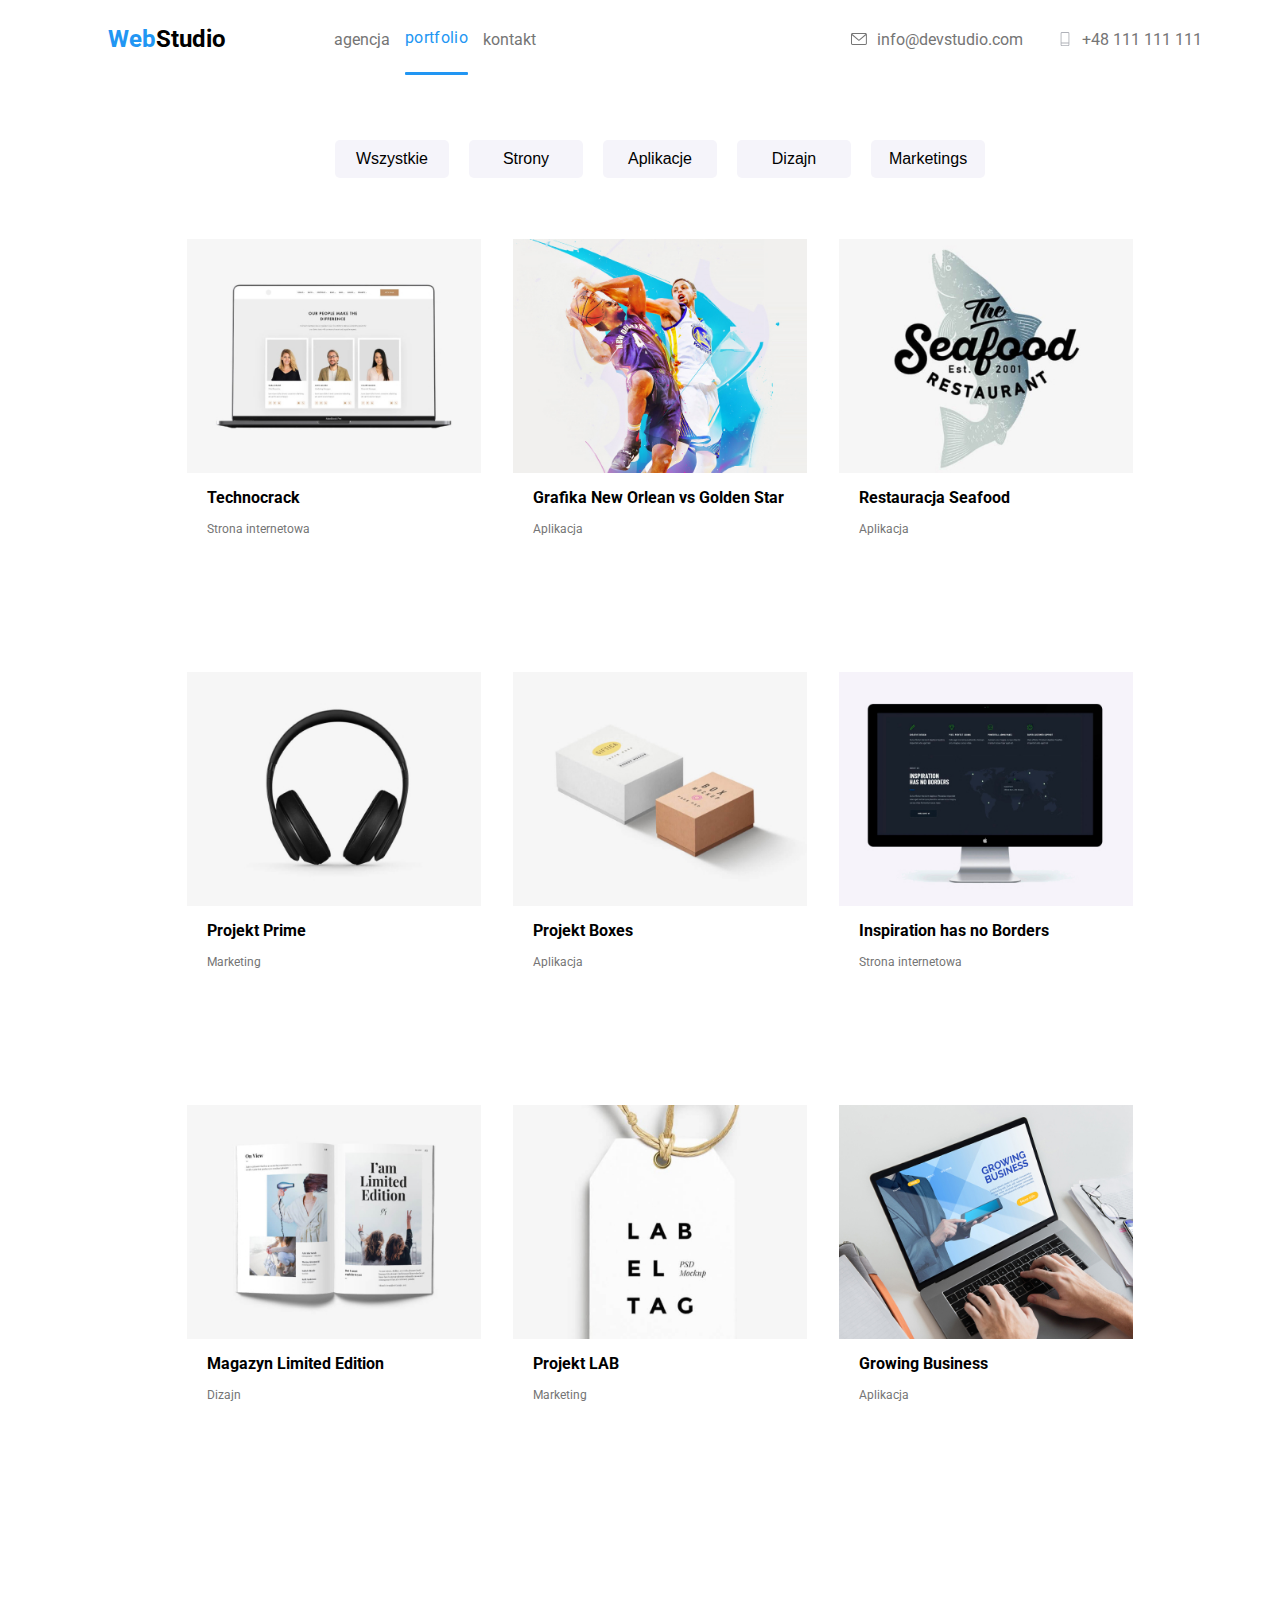
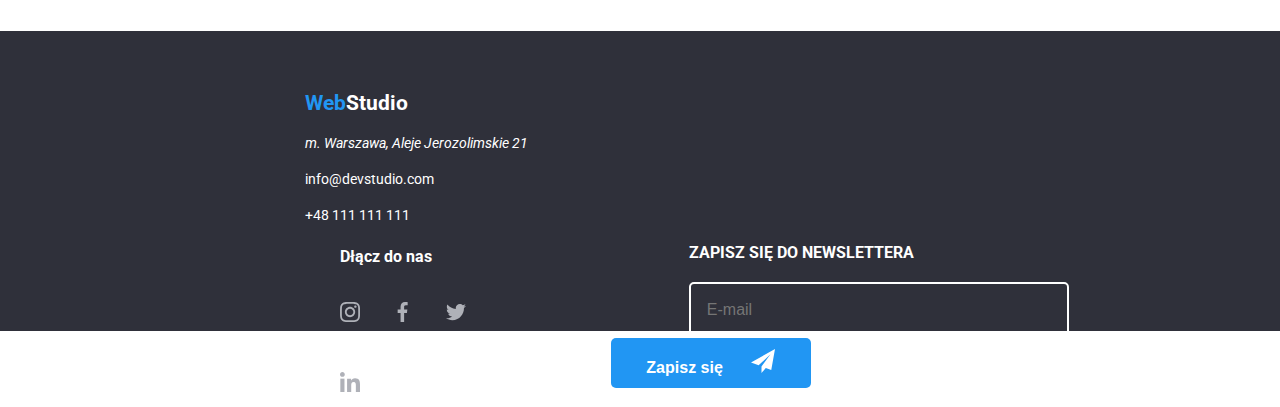
==== portfolio.html @ 36a5ebba "main" ====
<!DOCTYPE html>
<html lang="pl">
<head>
    <meta charset="UTF-8">
    <meta http-equiv="X-UA-Compatible" content="IE=edge">
    <meta name="viewport" content="width=device-width, initial-scale=1.0">
    <title>portfolio</title>

    <link href="./css/styles.css" rel="stylesheet"/>

    <link rel="preconnect" href="https://fonts.googleapis.com">
    <link rel="preconnect" href="https://fonts.gstatic.com" crossorigin>
    <link href="https://fonts.googleapis.com/css2?family=Raleway:wght@700&family=Roboto:wght@400;500;700;900&display=swap" 
          rel="stylesheet"> 
</head>
<body>

    <header class="container header">

        <div class="header__nav">
        <nav>
            <ul class="header__list">
    
            <li><a href="./index.html"><span class="header__item"><span class="header__link">Web</span>Studio</span></a></li>
            <li><a href="./index.html">agencja</a></li>
            <li><a href="./portfolio.html" class="header__active">portfolio</a></li>
            <li><a href="kontakt" >kontakt</a></li>
    
            </ul>
        </nav>
        

        <div class="header-contact">
           <ul class="header-contact__list">
             <li class="header-contact__item">
                <span class="header-contact__link">
                    <svg class="header-contact__email" width="16" height="20">
                        <use href="./svg/symbol-defs.svg#envelope2"></use>
                    </svg>
                    <a href="mailto:info@devstudio.com">info@devstudio.com</a>
            </span>
        </li>
        <li class="header-contact__item">
            <span class="header-contact__link">
                <svg class="header-contact__phone" width="14" height="16">
                    <use href="./svg/symbol-defs.svg#phone"></use>
                </svg>
            <a href="tel:+48111111111">+48 111 111 111</a>
            </span>
        </li>
        </ul>
        </div>
        </div>


    </header>

    <main>

    <section class="container">

        <ul class="buttons__list">

        <li class="button-list__element"><button type="button" class="button__item">Wszystkie</button></li>
        <li class="button-list__element"><button type="button" class="button__item">Strony</button></li>
        <li class="button-list__element"><button type="button" class="button__item">Aplikacje</button></li>
        <li class="button-list__element"><button type="button" class="button__item">Dizajn</button></li>
        <li class="button-list__element"><button type="button" class="button__item">Marketings</button></li>

        </ul>

    </section>

    </main>

    <section class="container section">


        <ul class="portfolio">

        <li class="portfolio__card">

            <div class="portfolio__box">
                <img src="./images/stronainternetowa.jpg" alt="laptop z otwartą stroną internetową" width="294">
              <div class="portfolio__overlay">
                <p> Technocrack jest popularną <br>
                    platformą wykorzystywaną <br> 
                    do rozpowszechniania koronawirusa.<br> 
                    Firmy wykorzystują tę platformę <br> 
                    do celów szpiegowskich i ataków <br>
                    na niezabezpieczone serwery <br>
                    konkurencji.
                </p>
              </div>
              
            </div>
            <div >
              <h2 class="portfolio__heading">Technocrack</h2>
              <p class="portfolio__text">Strona internetowa</p>
            </div>

        </li>

        <li class="portfolio__card">

            <div class="portfolio__box">
                <img src="./images/dizajn.jpg" alt="grafika z koszykarzami" width="294">
              <div class="portfolio__overlay">
                <p> Technocrack jest popularną <br>
                    platformą wykorzystywaną <br> 
                    do rozpowszechniania koronawirusa.<br> 
                    Firmy wykorzystują tę platformę <br> 
                    do celów szpiegowskich i ataków <br>
                    na niezabezpieczone serwery <br>
                    konkurencji.
                </p>
              </div>
              
            </div>
            <div >
              <h2 class="portfolio__heading"> Grafika New Orlean vs Golden Star</h2>
              <p class="portfolio__text">Aplikacja</p>
            </div>

        </li>

        <li class="portfolio__card">

            <div class="portfolio__box">
                <img src="./images/aplikacja.jpg" alt="aplikacja seafood" width="294" >
              <div class="portfolio__overlay">
                <p> Technocrack jest popularną <br>
                    platformą wykorzystywaną <br> 
                    do rozpowszechniania koronawirusa.<br> 
                    Firmy wykorzystują tę platformę <br> 
                    do celów szpiegowskich i ataków <br>
                    na niezabezpieczone serwery <br>
                    konkurencji.
                </p>
              </div>
              
            </div>
            <div>
              <h2 class="portfolio__heading">Restauracja Seafood</h2>
              <p class="portfolio__text">Aplikacja</p>
            </div>

        </li>

        <li class="portfolio__card">

            <div class="portfolio__box">
                <img src="./images/marketing.jpg" alt="słuchawki do słuchania muzyki" width="294">
              <div class="portfolio__overlay">
                <p> Technocrack jest popularną <br>
                    platformą wykorzystywaną <br> 
                    do rozpowszechniania koronawirusa.<br> 
                    Firmy wykorzystują tę platformę <br> 
                    do celów szpiegowskich i ataków <br>
                    na niezabezpieczone serwery <br>
                    konkurencji.
                </p>
              </div>
              
            </div>
            <div>
              <h2 class="portfolio__heading">Projekt Prime</h2>
              <p class="portfolio__text">Marketing</p>
            </div>

        </li>

        <li class="portfolio__card">

            <div class="portfolio__box">
                <img src="./images/aplikacja2.jpg" alt="kartonowe opakowania" width="294">
              <div class="portfolio__overlay">
                <p> Technocrack jest popularną <br>
                    platformą wykorzystywaną <br> 
                    do rozpowszechniania koronawirusa.<br> 
                    Firmy wykorzystują tę platformę <br> 
                    do celów szpiegowskich i ataków <br>
                    na niezabezpieczone serwery <br>
                    konkurencji.
                </p>
              </div>
              
            </div>
            <div>
                <h2 class="portfolio__heading">Projekt Boxes</h2>
                <p class="portfolio__text">Aplikacja</p>
                </div>

        </li>


        <li class="portfolio__card">

            <div class="portfolio__box">
                <img src="./images/stronainternetowa1.jpg" alt="monitor" width="294">
              <div class="portfolio__overlay">
                <p> Technocrack jest popularną <br>
                    platformą wykorzystywaną <br> 
                    do rozpowszechniania koronawirusa.<br> 
                    Firmy wykorzystują tę platformę <br> 
                    do celów szpiegowskich i ataków <br>
                    na niezabezpieczone serwery <br>
                    konkurencji.
                </p>
              </div>
              
            </div>
            <div>
                <h2 class="portfolio__heading">Inspiration has no Borders</h2>
                <p class="portfolio__text">Strona internetowa</p>
                </div>

        </li>

        <li class="portfolio__card">

            <div class="portfolio__box">
                <img src="./images/dizajn2.jpg" alt="czasopismo" width="294">
              <div class="portfolio__overlay">
                <p> Technocrack jest popularną <br>
                    platformą wykorzystywaną <br> 
                    do rozpowszechniania koronawirusa.<br> 
                    Firmy wykorzystują tę platformę <br> 
                    do celów szpiegowskich i ataków <br>
                    na niezabezpieczone serwery <br>
                    konkurencji.
                </p>
              </div>
              
            </div>
            <div>
                <h2 class="portfolio__heading">Magazyn Limited Edition</h2>
                <p class="portfolio__text">Dizajn</p>
                </div>

        </li>

        <li class="portfolio__card">

            <div class="portfolio__box">
                <img src="./images/marketing2.jpg" alt="metka od ubrania" width="294">
              <div class="portfolio__overlay">
                <p> Technocrack jest popularną <br>
                    platformą wykorzystywaną <br> 
                    do rozpowszechniania koronawirusa.<br> 
                    Firmy wykorzystują tę platformę <br> 
                    do celów szpiegowskich i ataków <br>
                    na niezabezpieczone serwery <br>
                    konkurencji.
                </p>
              </div>
              
            </div>
            <div>
                <h2 class="portfolio__heading">Projekt LAB</h2>
                <p class="portfolio__text">Marketing</p>
                </div>

        </li>

        <li class="portfolio__card">

            <div class="portfolio__box">
                <img src="./images/aplikacja3.jpg" alt="laptop" width="294">
              <div class="portfolio__overlay">
                <p> Technocrack jest popularną <br>
                    platformą wykorzystywaną <br> 
                    do rozpowszechniania koronawirusa.<br> 
                    Firmy wykorzystują tę platformę <br> 
                    do celów szpiegowskich i ataków <br>
                    na niezabezpieczone serwery <br>
                    konkurencji.
                </p>
              </div>
              
            </div>
            <div>
                <h2 class="portfolio__heading">Growing Business</h2>
                <p class="portfolio__text">Aplikacja</p>
                </div>

        </li>
        </ul>
    </section>


    <footer class="container footer">

        <section class="footer-page">

        <ul class="footer__list">
            <li class="footer__element">
                <h2><span class="footer__text">Web</span>Studio</h2>
            </li>

            <li class="footer__element">
                <address>m. Warszawa, Aleje Jerozolimskie 21</address>
            </li>

            <li class="footer__element">
                <a class="footer__link" href="mailto:info@devstudio.com">info@devstudio.com</a>
            </li>

            <li class="footer__element">
                <a class="footer__link" href="tel:+48111111111"> +48 111 111 111 </a>
            </li>
        </ul>

        <ul class="footer__join-us">

            <li>
            <h2>
                <span class="join-us">Dłącz do nas</span>
            </h2>

                <div class="footer__social-media">
                    <div class="footer-social-media__circle">
                        <svg class="footer-social-media__icon" width="20" height="20">
                            <use href="./svg/symbol-defs.svg#instagram"></use>
                        </svg>

                    </div>

                    <div class="footer-social-media__circle">
                        <svg class="footer-social-media__icon" width="20" height="20">
                            <use href="./svg/symbol-defs.svg#fb"></use>
                        </svg>
                    </div>
                    <div class="footer-social-media__circle">
                        <svg class="footer-social-media__icon" width="20" height="20">
                            <use href="./svg/symbol-defs.svg#twitter"></use>
                        </svg>
                    </div>
                    <div class="footer-social-media__circle">
                        <svg class="footer-social-media__icon" width="20" height="20">
                            <use href="./svg/symbol-defs.svg#linkedin"></use>
                        </svg>
                    </div>
                </div>
            </li>

            <li class="footer__newsletter newsletter">
            <div>
                <h2 class="footer__newsletter-text">ZAPISZ SIĘ DO NEWSLETTERA</h2>

                <form name="newsletter" autocomplete="off" novalidate> 
                    <input class="footer-input__newsletter" type="email" name="email" placeholder="E-mail"/> 
                    <button type="submit" class="footer__button">Zapisz się
                        <svg class="footer-input__newsletter-icon" width="24" height="24">
                            <use href="./svg/symbol-defs1.svg#icon-send"></use>
                        </svg>
                    </button>
            </div>

            </li>
        
       </ul>

    </section>

        

    </footer>

</body>
</html>
---- css/styles.css ----
:root {
    --white: #ffffff;
    --black: #000000;
    --blue: #2196f3;
    --dark: #212121;
    --darkfooter: #2f303a;
    --grey: #AFB1B8;
    --darkgrey: #757575;
    --whitetrans: #ffffff99;
    --lightgray: #F5F4FA;
  }
body {
    
    font-family: 'Roboto', sans-serif;
    background-color: var(--white);
}

* {
    margin: 0;
}

ul { 
    list-style: none;
}

.section {
    padding-bottom: 94px;
}


.container {
    width: 1200px;
    margin: 0 auto;
    display: flex;
    gap: 15px;
    flex-direction: column;
    background-color: var(--white);
}

.header {
    max-height: 80px;
    width: auto;
}


a {
    text-decoration: none;
    color: #757575;
}

a:hover {
    color: #2196F3;
}

p {
    font-size: 12px;
    color: #757575;
}

/* index style */


.header__item {
    margin-right: 93px;
    font-weight: bold;
    font-size: 24px;
    color: var(--black);
}

.header__item     :hover {
    color: var(--blue);
}

.header__link {
    color: var(--blue);
}

.header__link:hover {
    color: var(--black);
}


.header__nav {
    margin-top: 25px;
    font-size: 16px;
    align-items: center;
    display: flex;
    gap: 15px;
    flex-wrap: wrap;
    justify-content: center;
}

.header__list {
    align-items: center;
    display: flex;
    gap: 15px;
    flex-wrap: wrap;
    justify-content: center;   
    padding-bottom: 32px;
}

.header__active {
    justify-content: center;      
    letter-spacing: 0.02em;
    color: var(--blue);
    transition: 250ms color var(--grey);
    color: #2196F3;
    margin-top: 30px;
}

.header__active:after {
    position: relative;
    display: block;
    content: "";
    border-radius: 1px;
    top: 25px;
    left: 0px;
    width: 100%;
    height: 3px;
    background-color: var(--blue);

}

.header-contact {
    padding-left: 250px;
    display: flex;
    flex-wrap: wrap;
}


.header-contact__list {
    align-items: center;
    display: flex;
    gap: 15px;
    flex-wrap: wrap;
    justify-content: center;   
    padding-bottom: 32px;
}



.header-contact__item {
    display: flex;
    flex-wrap: wrap;
    margin: auto;
    align-items: center;
    justify-content: center;
    transition-duration: 0.5s;
}

.header-contact__item:hover {
    fill: var(--blue);
}

.header-contact__link {
    padding-left: 10px;
    padding-right: 10px;
    align-items: center;
    display: inline-flex;
}

.header-contact__link:hover svg { fill: var(--blue)} 


.header-contact__email {
    padding-right: 10px;
    fill: var(--darkgrey);
}

.header-contact__email:hover {
    fill: var(--blue);
}

.header-contact__phone {
    padding-right: 10px;
    fill: var(--grey);
}

.header-contact__phone:hover {
    fill: var(--blue);
}


.service-heading__background-photo {
    height: 600px;
    width: auto;
    background-image: url(../images/zdjęciewtle.jpg);
    background-size: cover;
}


.service-heading {
    margin-top: 200px;
    margin-bottom: 30px;
    font-size: 44px;
    text-align: center;
}


.service-heading__item {
    color: var(--lightgray);
    text-align: center;
}

.service-heading__button {
    margin: auto;
    display: flex;
    flex-wrap: wrap;
    justify-content: center;
    background-color: var(--blue);
    width: 200px;
    height: 50px;
    border: none;
    border-radius: 5px;
    transition-duration: 0.5s;
}


.service-heading__button:hover {
    width: 200px;
    height: 50px;
    transition: cubic-bezier(0.4, 0, 0.2, 1) 250ms;
    cursor: pointer;
    background-color: var(--white);
}


.service-heading__button-text {
    color: var(--lightgray);
    margin-top: 13px;
    font-weight: bold;
    font-size: 16px;
    text-align: center;
    transition: cubic-bezier(0.4, 0, 0.2, 1) 250ms;
}


.service-heading__button-text:hover {
    color: var(--darkfooter)
}



.backdrop {
    z-index: 1;
    position: fixed;
    left: 0;
    top: 0;
    width: 100%;
    height: 100%;
    background-color:  rgba(0, 0, 0, 0.2);
}

.modal {
    position: absolute;
    top: 50%;
    left: 50%;
    width: 528px;
    min-height: 581px;
    transform: translate(-50%, -50%);
    background-color: var(--white);
}

.modal__heading {
    font-size: 20px;
    text-decoration: bold;
    text-align: center;
    margin-top: 40px;
    margin-bottom: 12px;
}

.modal__close-btn {
    position: absolute;
    top: 8px;
    right: 8px;
    width: 30px;
    height: 30px;
    background-color: var(--white);
    border: 1px solid rgba(0, 0, 0, 0.1);
    border-radius: 50%;
    cursor: pointer;
}

.is-hidden {
    opacity: 0;
    visibility: hidden;
    pointer-events: none;

}

.input-wrapper .input-modal{
    position: relative;
    margin-bottom: 20px;
    justify-content: center;
}

.input-wrapper:hover svg{
    border-color: var(--blue);
    fill: var(--blue);
}

.form-modal-coment__label {
    margin-left: 40px;
    margin-right: 40px;
}

.label-modal {
    font-size: 14px;
    margin-left: 40px;
    margin-bottom: 5px;
}

.input-modal {
    width: 408px;
    height: 38px;
    margin-left: 40px;
    margin-right: 40px;
    padding-left: 42px;
    border-radius: 5px;
    border-color: var(--darkgrey);
    border: 0.5px solid;
}

.input-modal:hover {
    border-color: var(--blue)
}

.input-modal__svg-username {
    position: absolute;
    top: 110px;
    left: 55px;
}

.input-modal__svg-tel {
    position: absolute;
    top: 195px;
    left: 55px;
}

.input-modal__svg-email {
    position: absolute;
    top: 280px;
    left: 55px;
}

.input-modal__coment:hover {
    cursor: pointer;
    border-color: var(--blue);
}


.input-modal__coment {
    margin-left: 40px;
    width: 436px;
    height: 40px;
    padding-bottom: 100px;
    padding-left: 10px;
    border-radius: 5px;
    border-color: var(--grey);
    border: 0.5px solid;
}

.button-modal:hover {
    cursor: pointer;
}


.submit-modal {
    cursor: pointer;
    width: 200px;
    height: 50px;
    background-color: var(--blue);
    color: var(--white);;
    font-size: 16px;
    text-align: center;
    margin-top: 30px;
    margin-left: 164px;
    margin-bottom: 40px;
    border: none;
    border-radius: 5px;
    box-shadow: 0px 2px 1px -1px rgba(0, 0, 0, 0.2),
    0px 1px 1px 0px rgba(0, 0, 0, 0.14), 0px 1px 3px 0px rgba(0, 0, 0, 0.12);
}

.cookies {
    margin-left: 50px;
    margin-top: 20px;
}

.cookies__text {
    font-size: 14px;
}

.cookies__link {
    text-decoration: underline;
    color: var(--blue)
}

.index {
    margin-top: 94px;
    font-size: 14px;
    display: flex;
    flex-wrap: wrap;
    justify-content: center;
    width: auto;
    gap: 15px;
}

.index__element {
    width: auto;
    display: block;
    padding-left: 10px;
    padding-right: 10px;
}

.index-element__svg {
    width: 250px;
    height: 110px;
    background-color: var(--lightgray);
    border-radius: 5px;
    justify-content: center;
    display: flex;
    flex-wrap: wrap;
}

.index-element-svg__item {
    padding-top: 25px;
}
.index-element__paragraf {
    font-size: 12px;
    font-weight: bold;
    padding-top: 30px;
    padding-bottom: 10px;
}

.we-do {
    background-color: var(--white);
    padding-top: 94px;
    width: auto;
}

.we-do__heading {
    margin-bottom: 50px;
    font-size: 36px;
    text-align: center;
    width: auto;
}

.we-do__list {
    display: flex;
    flex-wrap: wrap;
    justify-content: center;
}

.we-do__card {
    padding: 15px;
}

.we-do__img {
    position: relative;
    overflow: hidden;
}

.static-overlay {
    position: absolute;
    top: 0;
    left: 0;
    width: 100%;
    height: 50%;
    background-color: var(--black);
    opacity: 70%;
    color: var(--white);
    text-align: center;
    padding-top: 40px;
    margin-top: 180px;
    font-style: normal;
    font-size: 10px;
    line-height: 16px;
    text-align: center;
    letter-spacing: 0.03em;
    text-transform: uppercase;
}

.employee {
    display: flex;
    flex-wrap: wrap;
    justify-content: center;
    background-color: var(--white);
    padding-top: 94px;
    width: auto;
}

.employee__heading {
    margin-top: 50px;
    margin-bottom: 50px;
    font-size: 36px;
    text-align: center;
    width: auto;
}

.employee__list {
    margin-bottom: 60px;
    justify-content: center;
    display: flex;
    gap: 15px;
    flex-wrap: wrap;
}

.employee__card {
    width: 270px;
    height: 428px;
    border-radius: 5px;
    box-shadow: 0 10px 10px -5px rgba(0, 0, 0, 0.3);
    margin: 10px;
}

.employee__text {
    margin-top: 30px;
    display: block;
    text-align: center;
    font-size: 14px;
}

.employee__name {
    padding-bottom: 10px;
}

.employee-social-media {
    justify-content: space-evenly;
}

.employee-social-media__circle {
    padding: 10px;
    margin-top: 20px;
    display: inline-flex;
    width: 30px;
    height: 30px;
    border-radius: 50%;
    justify-content: center;
    align-items: center;
    background-color: none;
    transition-duration: 0.5s;
}

.employee-social-media__circle:hover svg { fill: var(--white) }

.employee-social-media__circle:hover {
    background-color: var(--blue);
    fill: var(--white);
    cursor: pointer;
}

.employee-social-media__icon {
    fill: var(--grey);
    transition: cubic-bezier(0.4, 0, 0.2, 1) 250ms;
}

.employee-social-media__icon:hover {
    fill: var(--white)
}

.customers__heading {
    font-size: 36px;
    text-align: center;
    width: auto;
    margin-top: 94px;
}

.customers__list {
    width: 100%;
    display: flex;
    flex-wrap: wrap;
    margin: auto;
    margin-top: 50px;
    justify-content: space-around;
}

.customer__card {
    display: flex;
    flex-wrap: wrap;
    width: 170px;
    height: 92px;
    border: 1px solid;
    border-color: var(--grey);
    border-radius: 5px;
}

.customer__card:hover svg { fill: var(--blue)} 

.customer__card:hover {
    border-color: var(--blue);
}

.customer__svg {
    fill: var(--grey);
    transition: cubic-bezier(0.4, 0, 0.2, 1) 250ms;
}

.customer__svg:hover {
    cursor: pointer;
    fill: var(--blue);
}

.footer {
    padding-left: 50px;
    height: 300px;
    width: auto; 
    background-color: var(--darkfooter);
    justify-content: flex-start;
}

.footer-page {
    margin-top: 60px;
    font-size: 14px;
    display: flex;
    flex-wrap: wrap;
    margin-left: 215px;
}

.footer__list {
    color: var(--white);
    justify-content: flex-start
}

.footer__element {
    padding-bottom: 20px;
    
 }

 .footer__join-us {
    justify-content: flex-start;
    display: flex;
    color: var(--white);
    margin-left: 20px;
}

 .footer__social-media {
    justify-content: space-evenly;
}

.footer-social-media__circle {
    padding: 10px;
    margin-top: 20px;
    display: inline-flex;
    width: 30px;
    height: 30px;
    border-radius: 50%;
    justify-content: center;
    align-items: center;
    background-color: none;
    transition-duration: 0.5s;
}

.footer-social-media__circle:hover svg { fill: var(--white) }

.footer-social-media__circle:hover {
    background-color: var(--blue);
    fill: var(--white);
    cursor: pointer;
}

.footer-social-media__icon {
    fill: var(--grey);
    transition: cubic-bezier(0.4, 0, 0.2, 1) 250ms;
}

.footer-social-media__icon:hover {
    fill: var(--white)
}

.footer__newsletter {
    justify-content: flex-start;
    display: flex;
    color: var(--white);
    margin-left: 20px;
}

.footer__newsletter-text {
    font-size: 16px;
    margin-left: 78px;
    margin-bottom: 20px;
}

.footer-input__newsletter {
    width: 358px;
    height: 50px;
    border: 1px solid rgba(255, 255, 255, 0.3);
    border-radius: 5px;
    margin-left: 78px;
    background-color: var(--background-color);
    border: solid 2px;
    border-color: var(--white);
    color: var(--white);
    padding-left: 16px;
    font-size: 16px;
    line-height: 1.25;
    margin-right: 12px;
} 

.footer-input__newsletter-icon {
    padding-left: 24px;
    align-items: center;
}

.footer__text {
    color: var(--blue);
}

.join-us {
    padding: 15px;
    font-size: 16px;
    color: var(--white);
}

.footer__link {
    color: var(--white);
}

.newsletter {
    margin-left: 78px;
}

.footer__button {
    height: 50px;
    width: 200px;
    background-color: var(--blue);
    border: none;
    font-size: 16px;
    font-weight: bold;
    color: var(--white);
    align-items: baseline;
    border-radius: 5px;
}


/* Portfolio-styles */







.buttons__list {

    display: flex;
    flex-wrap: wrap;
    justify-content: center;
    margin-top: 50px;
    margin-bottom: 50px;

}

.button-list__element {
    padding: 10px;
}


.button__item {
    transition-duration: 0.5s;
    display: inline;
    width: 114px;
    height: 38px;
    flex-direction: row;
    text-align: center;
    background-color: var(--lightgray);
    font-size: 16px; 
    border: none;
    border-radius: 5px;
    transition: cubic-bezier(0.4, 0, 0.2, 1) 250ms;
}

.button__item:focus {
    color: var(--blue);
}

.button__item:hover {
    width: 121px;
    height: 38px;
    cursor: pointer;
    background-color: var(--blue);
    border: none;
    color: var(--white);
    text-align: center;
    text-decoration: none;
    display: inline-block;
    border-radius: 5px;
    font-size: 16px; 
    transition: 250ms cubic-bezier(0.4, 0, 0.2, 1);
    box-shadow: 0px 2px 1px -1px rgba(0, 0, 0, 0.2),
    0px 1px 1px 0px rgba(0, 0, 0, 0.14), 0px 1px 3px 0px rgba(0, 0, 0, 0.12);
}

.portfolio {
    display: flex;
    flex-wrap: wrap;
    justify-content: center;
}

.portfolio__card {
    margin-left: 15px;
    margin-right: 15px;
    margin-bottom: 94px;
    padding-bottom: 40px;
    border: 1px solid;
    border-color: var(--white);
}

.portfolio__card:hover {
    box-shadow: 0px 2px 1px -1px rgba(0, 0, 0, 0.2),
    0px 1px 1px 0px rgba(0, 0, 0, 0.14), 0px 1px 3px 0px rgba(0, 0, 0, 0.12);
    transition: 250ms cubic-bezier(0.4, 0, 0.2, 1);
    cursor: pointer;
}

  .portfolio__box {
    overflow: hidden;
    position: relative;
    width: 294px;
    height: 234px;
    margin-left: auto;
    margin-right: auto;
    background-color: var(--grey);
}

.portfolio__overlay {
    position: absolute;
    top: 0;
    left: 0;
    width: 100%;
    height: 100%;
    background-color: var(--blue);
    opacity: 90%;
    transform: translateY(100%);
    transition: cubic-bezier(0.4, 0, 0.2, 1) 250ms;
}

.portfolio__overlay > p {
    color: var(--white);
    font-size: 16px;
    padding-left: 24px;
    padding-top: 50px;
}

.portfolio__box:hover .portfolio__overlay {
  transform: translateY(0);
}

.portfolio__heading {
    margin-top: 15px;
    margin-left: 20px;
    font-size: 16px;
    margin-bottom: 15px;
}

.portfolio__text {
    margin-left: 20px;
}
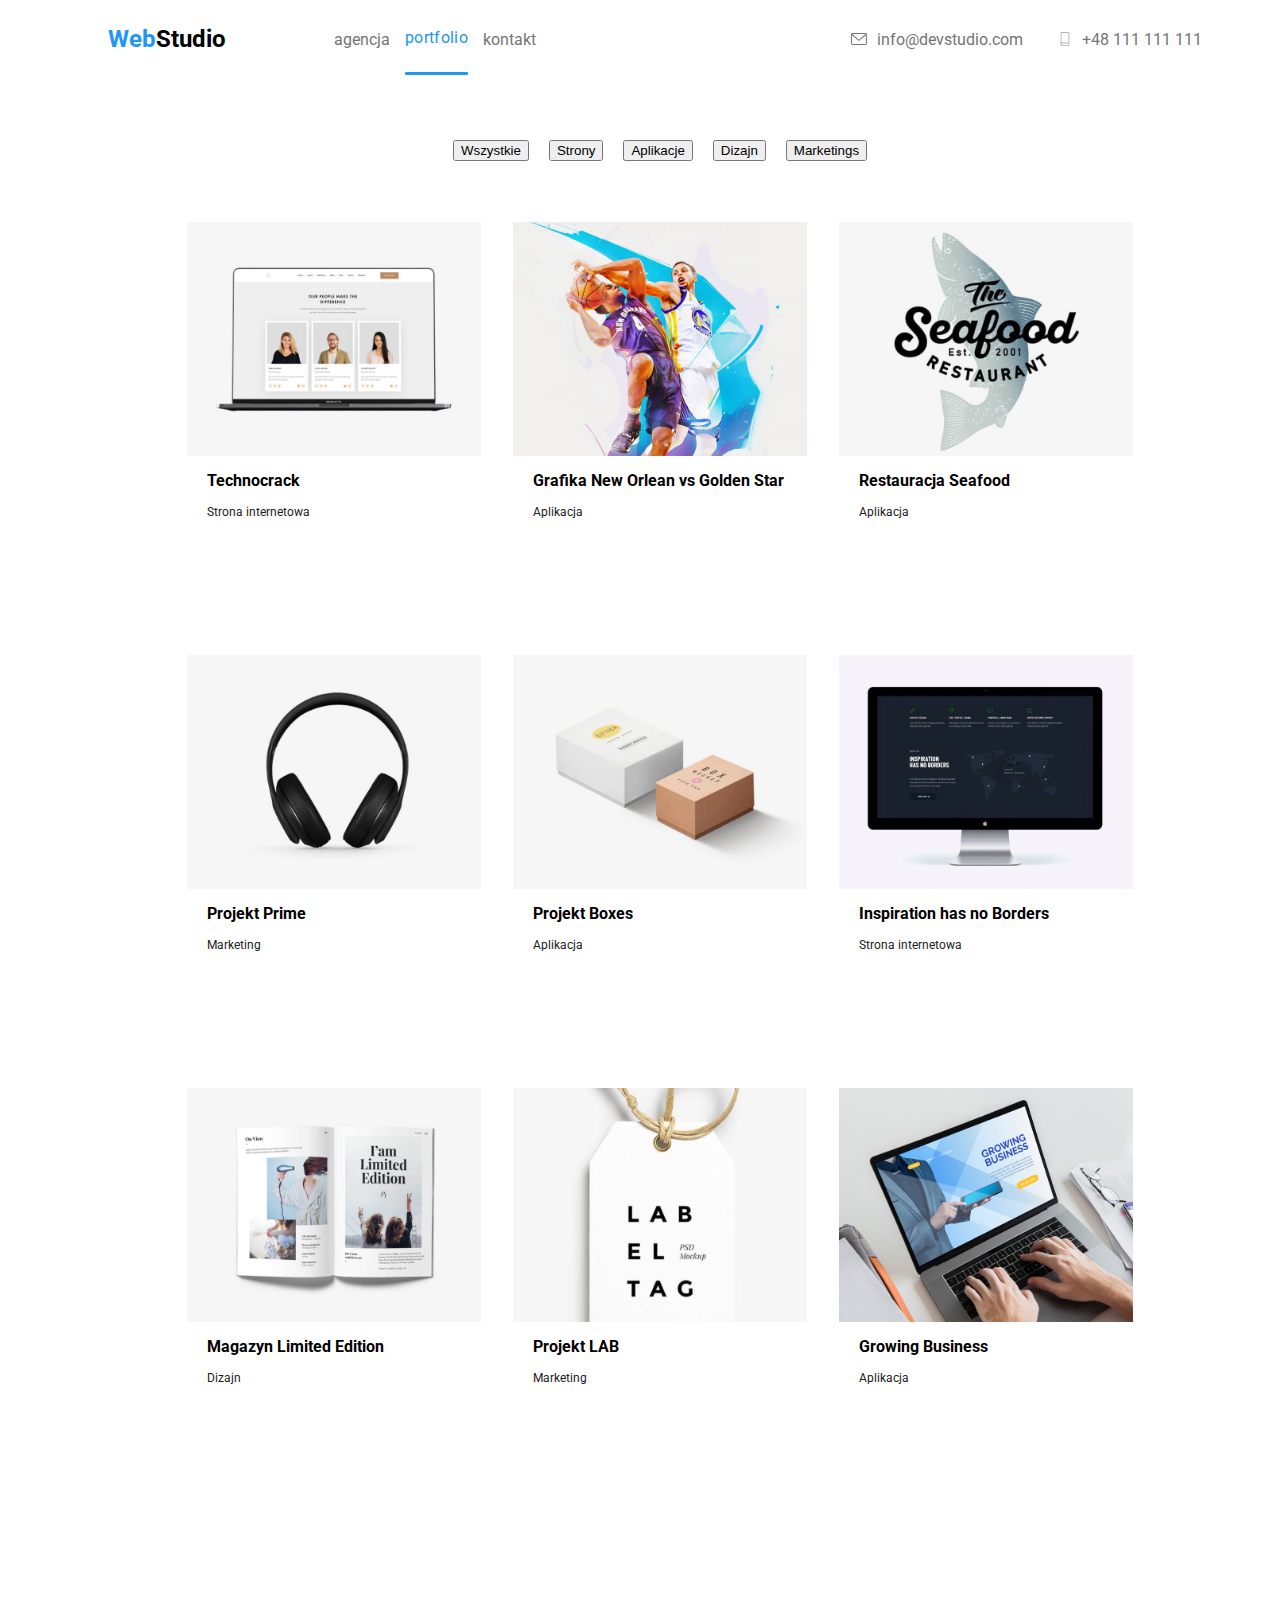
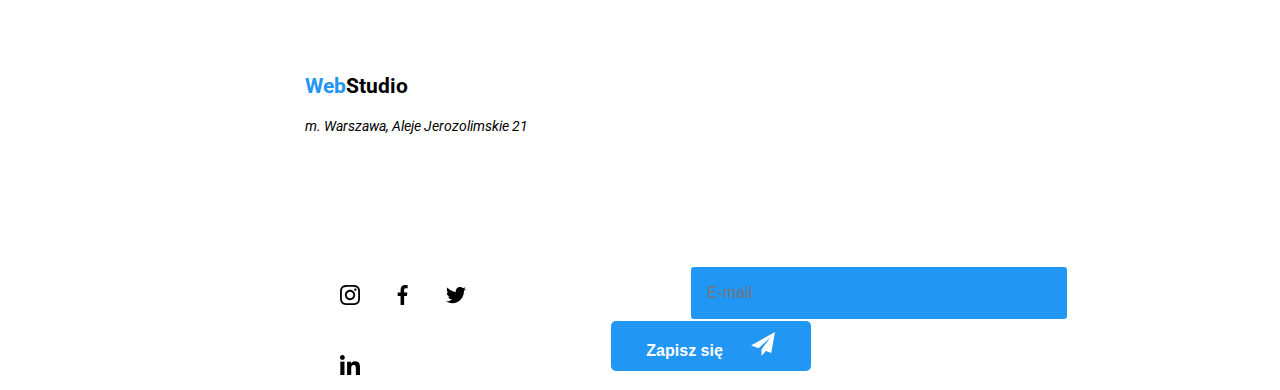
==== commit 2145058d: "main" ====
--- a/portfolio.html
+++ b/portfolio.html
@@ -6,7 +6,7 @@
     <meta name="viewport" content="width=device-width, initial-scale=1.0">
     <title>portfolio</title>
 
-    <link href="./css/styles.css" rel="stylesheet"/>
+    <link href="./css/index.css" rel="stylesheet"/>
 
     <link rel="preconnect" href="https://fonts.googleapis.com">
     <link rel="preconnect" href="https://fonts.gstatic.com" crossorigin>
--- a/css/index.css
+++ b/css/index.css
@@ -0,0 +1,604 @@
+@charset "UTF-8";
+body {
+  font-family: "Roboto", sans-serif;
+  background-color: #ffffff;
+}
+
+* {
+  margin: 0;
+}
+
+ul {
+  list-style: none;
+}
+
+.section {
+  padding-bottom: 94px;
+}
+
+.container {
+  width: 1200px;
+  margin: 0 auto;
+  display: flex;
+  gap: 15px;
+  flex-direction: column;
+  background-color: #ffffff;
+}
+
+.header {
+  max-height: 80px;
+  width: auto;
+}
+
+a {
+  text-decoration: none;
+  color: #757575;
+}
+
+a:hover {
+  color: #2196f3;
+}
+
+p {
+  font-size: 12px;
+  color: #212121;
+}
+
+.header__item {
+  margin-right: 93px;
+  font-weight: bold;
+  font-size: 24px;
+  color: #000000;
+}
+
+.header__item :hover {
+  color: #2196f3;
+}
+
+.header__link {
+  color: #2196f3;
+}
+
+.header__link:hover {
+  color: #000000;
+}
+
+.header__nav {
+  margin-top: 25px;
+  font-size: 16px;
+  align-items: center;
+  display: flex;
+  gap: 15px;
+  flex-wrap: wrap;
+  justify-content: center;
+}
+
+.header__list {
+  align-items: center;
+  display: flex;
+  gap: 15px;
+  flex-wrap: wrap;
+  justify-content: center;
+  padding-bottom: 32px;
+}
+
+.header__active {
+  justify-content: center;
+  letter-spacing: 0.02em;
+  color: var(--blue);
+  transition: 250ms color #AFB1B8;
+  color: #2196F3;
+  margin-top: 30px;
+}
+
+.header__active:after {
+  position: relative;
+  display: block;
+  content: "";
+  border-radius: 1px;
+  top: 25px;
+  left: 0px;
+  width: 100%;
+  height: 3px;
+  background-color: #2196f3;
+}
+
+.header-contact {
+  padding-left: 250px;
+  display: flex;
+  flex-wrap: wrap;
+}
+
+.header-contact__list {
+  align-items: center;
+  display: flex;
+  gap: 15px;
+  flex-wrap: wrap;
+  justify-content: center;
+  padding-bottom: 32px;
+}
+
+.header-contact__item {
+  display: flex;
+  flex-wrap: wrap;
+  margin: auto;
+  align-items: center;
+  justify-content: center;
+  transition-duration: 0.5s;
+}
+
+.header-contact__item:hover {
+  fill: #2196f3;
+}
+
+.header-contact__link {
+  padding-left: 10px;
+  padding-right: 10px;
+  align-items: center;
+  display: inline-flex;
+}
+
+.header-contact__link:hover svg {
+  fill: #2196f3;
+}
+
+.header-contact__email {
+  padding-right: 10px;
+  fill: #757575;
+}
+
+.header-contact__email:hover {
+  fill: #2196f3;
+}
+
+.header-contact__phone {
+  padding-right: 10px;
+  fill: #AFB1B8;
+}
+
+.header-contact__phone:hover {
+  fill: #2196f3;
+}
+
+.backdrop {
+  z-index: 1;
+  position: fixed;
+  left: 0;
+  top: 0;
+  width: 100%;
+  height: 100%;
+  background-color: rgba(0, 0, 0, 0.2);
+}
+
+.modal {
+  position: absolute;
+  top: 50%;
+  left: 50%;
+  width: 528px;
+  min-height: 581px;
+  transform: translate(-50%, -50%);
+  background-color: #ffffff;
+}
+
+.modal__heading {
+  font-size: 20px;
+  text-decoration: bold;
+  text-align: center;
+  margin-top: 40px;
+  margin-bottom: 12px;
+}
+
+.modal__close-btn {
+  position: absolute;
+  top: 8px;
+  right: 8px;
+  width: 30px;
+  height: 30px;
+  background-color: #ffffff;
+  border: 1px solid rgba(0, 0, 0, 0.1);
+  border-radius: 50%;
+  cursor: pointer;
+}
+
+.is-hidden {
+  opacity: 0;
+  visibility: hidden;
+  pointer-events: none;
+}
+
+.input-wrapper .input-modal {
+  position: relative;
+  margin-bottom: 20px;
+  justify-content: center;
+}
+
+.input-wrapper:hover svg {
+  border-color: #2196f3;
+  fill: #2196f3;
+}
+
+.form-modal-coment__label {
+  margin-left: 40px;
+  margin-right: 40px;
+}
+
+.label-modal {
+  font-size: 14px;
+  margin-left: 40px;
+  margin-bottom: 5px;
+}
+
+.input-modal {
+  width: 408px;
+  height: 38px;
+  margin-left: 40px;
+  margin-right: 40px;
+  padding-left: 42px;
+  border-radius: 5px;
+  border-color: #757575;
+  border: 0.5px solid;
+}
+
+.input-modal:hover {
+  border-color: #2196f3;
+}
+
+.input-modal__svg-username {
+  position: absolute;
+  top: 110px;
+  left: 55px;
+}
+
+.input-modal__svg-tel {
+  position: absolute;
+  top: 195px;
+  left: 55px;
+}
+
+.input-modal__svg-email {
+  position: absolute;
+  top: 280px;
+  left: 55px;
+}
+
+.input-modal__coment:hover {
+  cursor: pointer;
+  border-color: #2196f3;
+}
+
+.input-modal__coment {
+  margin-left: 40px;
+  width: 436px;
+  height: 40px;
+  padding-bottom: 100px;
+  padding-left: 10px;
+  border-radius: 5px;
+  border-color: #AFB1B8;
+  border: 0.5px solid;
+}
+
+.button-modal:hover {
+  cursor: pointer;
+}
+
+.submit-modal {
+  cursor: pointer;
+  width: 200px;
+  height: 50px;
+  background-color: #2196f3;
+  color: #ffffff;
+  font-size: 16px;
+  text-align: center;
+  margin-top: 30px;
+  margin-left: 164px;
+  margin-bottom: 40px;
+  border: none;
+  border-radius: 5px;
+  box-shadow: 0px 2px 1px -1px rgba(0, 0, 0, 0.2), 0px 1px 1px 0px rgba(0, 0, 0, 0.14), 0px 1px 3px 0px rgba(0, 0, 0, 0.12);
+}
+
+.cookies {
+  margin-left: 50px;
+  margin-top: 20px;
+}
+
+.cookies__text {
+  font-size: 14px;
+}
+
+.cookies__link {
+  text-decoration: underline;
+  color: var(--blue);
+}
+
+.service-heading__background-photo {
+  height: 600px;
+  width: auto;
+  background-image: url(../images/zdjęciewtle.jpg);
+  background-size: cover;
+}
+
+.service-heading {
+  margin-top: 200px;
+  margin-bottom: 30px;
+  font-size: 44px;
+  text-align: center;
+}
+.service-heading__item {
+  color: #F5F4FA;
+  text-align: center;
+}
+
+.service-heading__button {
+  margin: auto;
+  display: flex;
+  flex-wrap: wrap;
+  justify-content: center;
+  background-color: #2196f3;
+  width: 200px;
+  height: 50px;
+  border: none;
+  border-radius: 5px;
+  transition-duration: 0.5s;
+}
+.service-heading__button:hover {
+  width: 200px;
+  height: 50px;
+  transition: cubic-bezier(0.4, 0, 0.2, 1) 250ms;
+  cursor: pointer;
+  background-color: #ffffff;
+}
+
+.service-heading__button-text {
+  color: #F5F4FA;
+  margin-top: 13px;
+  font-weight: bold;
+  font-size: 16px;
+  text-align: center;
+  transition: cubic-bezier(0.4, 0, 0.2, 1) 250ms;
+}
+.service-heading__button-text:hover {
+  color: #2f303a;
+}
+
+.footer {
+  display: flex;
+  flex-wrap: wrap;
+  padding-left: 50px;
+  max-height: 300px;
+  height: auto;
+  width: auto;
+  background-color: var(--darkfooter);
+  justify-content: flex-start;
+}
+
+.footer-page {
+  margin-top: 60px;
+  font-size: 14px;
+  display: flex;
+  flex-wrap: wrap;
+  margin-left: 215px;
+}
+
+.footer__list {
+  color: var(--white);
+  justify-content: flex-start;
+}
+
+.footer__element {
+  padding-bottom: 20px;
+}
+
+.footer__join-us {
+  justify-content: flex-start;
+  display: flex;
+  color: var(--white);
+  margin-left: 20px;
+}
+
+.footer__social-media {
+  justify-content: space-evenly;
+}
+
+.footer-social-media__circle {
+  padding: 10px;
+  margin-top: 20px;
+  display: inline-flex;
+  width: 30px;
+  height: 30px;
+  border-radius: 50%;
+  justify-content: center;
+  align-items: center;
+  background-color: none;
+  transition-duration: 0.5s;
+}
+
+.footer-social-media__circle:hover svg {
+  fill: #ffffff;
+}
+
+.footer-social-media__circle:hover {
+  background-color: #2196f3;
+  fill: #ffffff;
+  cursor: pointer;
+}
+
+.footer-social-media__icon {
+  fill: var(--grey);
+  transition: cubic-bezier(0.4, 0, 0.2, 1) 250ms;
+}
+
+.footer-social-media__icon:hover {
+  fill: #ffffff;
+}
+
+.footer__newsletter {
+  justify-content: flex-start;
+  display: flex;
+  color: #ffffff;
+  margin-left: 20px;
+}
+
+.footer__newsletter-text {
+  font-size: 16px;
+  margin-left: 78px;
+  margin-bottom: 20px;
+}
+
+.footer-input__newsletter {
+  width: 358px;
+  height: 50px;
+  border: 1px solid rgba(255, 255, 255, 0.3);
+  border-radius: 5px;
+  margin-left: 78px;
+  background-color: #2196f3;
+  border: solid 2px;
+  border-color: #ffffff;
+  color: #ffffff;
+  padding-left: 16px;
+  font-size: 16px;
+  line-height: 1.25;
+  margin-right: 12px;
+}
+
+.footer-input__newsletter-icon {
+  padding-left: 24px;
+  align-items: center;
+}
+
+.footer__text {
+  color: #2196f3;
+}
+
+.join-us {
+  padding: 15px;
+  font-size: 16px;
+  color: #ffffff;
+}
+
+.footer__link {
+  color: #ffffff;
+}
+
+.newsletter {
+  margin-left: 78px;
+}
+
+.footer__button {
+  height: 50px;
+  width: 200px;
+  background-color: #2196f3;
+  border: none;
+  font-size: 16px;
+  font-weight: bold;
+  color: var(--white);
+  align-items: baseline;
+  border-radius: 5px;
+}
+
+.buttons__list {
+  display: flex;
+  flex-wrap: wrap;
+  justify-content: center;
+  margin-top: 50px;
+  margin-bottom: 50px;
+}
+
+.buttons__item {
+  transition-duration: 0.5s;
+  display: inline;
+  width: 114px;
+  height: 38px;
+  flex-direction: row;
+  text-align: center;
+  background-color: #F5F4FA;
+  font-size: 16px;
+  border: none;
+  border-radius: 5px;
+  transition: cubic-bezier(0.4, 0, 0.2, 1) 250ms;
+}
+.buttons__item:focus {
+  color: #2196f3;
+}
+.buttons__item:hover {
+  width: 121px;
+  height: 38px;
+  cursor: pointer;
+  background-color: #2196f3;
+  border: none;
+  color: #ffffff;
+  text-align: center;
+  text-decoration: none;
+  display: inline-block;
+  border-radius: 5px;
+  font-size: 16px;
+  transition: 250ms cubic-bezier(0.4, 0, 0.2, 1);
+  box-shadow: 0px 2px 1px -1px rgba(0, 0, 0, 0.2), 0px 1px 1px 0px rgba(0, 0, 0, 0.14), 0px 1px 3px 0px rgba(0, 0, 0, 0.12);
+}
+
+.button-list__element {
+  padding: 10px;
+}
+
+.portfolio {
+  display: flex;
+  flex-wrap: wrap;
+  justify-content: center;
+}
+.portfolio__card {
+  margin-left: 15px;
+  margin-right: 15px;
+  margin-bottom: 94px;
+  padding-bottom: 40px;
+  border: 1px solid;
+  border-color: #ffffff;
+}
+
+.portfolio__card:hover {
+  box-shadow: 0px 2px 1px -1px rgba(0, 0, 0, 0.2), 0px 1px 1px 0px rgba(0, 0, 0, 0.14), 0px 1px 3px 0px rgba(0, 0, 0, 0.12);
+  transition: 250ms cubic-bezier(0.4, 0, 0.2, 1);
+  cursor: pointer;
+}
+
+.portfolio__box {
+  overflow: hidden;
+  position: relative;
+  width: 294px;
+  height: 234px;
+  margin-left: auto;
+  margin-right: auto;
+  background-color: #AFB1B8;
+}
+
+.portfolio__overlay {
+  position: absolute;
+  top: 0;
+  left: 0;
+  width: 100%;
+  height: 100%;
+  background-color: #2196f3;
+  opacity: 90%;
+  transform: translateY(100%);
+  transition: cubic-bezier(0.4, 0, 0.2, 1) 250ms;
+}
+.portfolio__overlay > p {
+  color: #ffffff;
+  font-size: 16px;
+  padding-left: 24px;
+  padding-top: 50px;
+}
+
+.portfolio__box:hover .portfolio__overlay {
+  transform: translateY(0);
+}
+
+.portfolio__heading {
+  margin-top: 15px;
+  margin-left: 20px;
+  font-size: 16px;
+  margin-bottom: 15px;
+}
+
+.portfolio__text {
+  margin-left: 20px;
+}/*# sourceMappingURL=index.css.map */